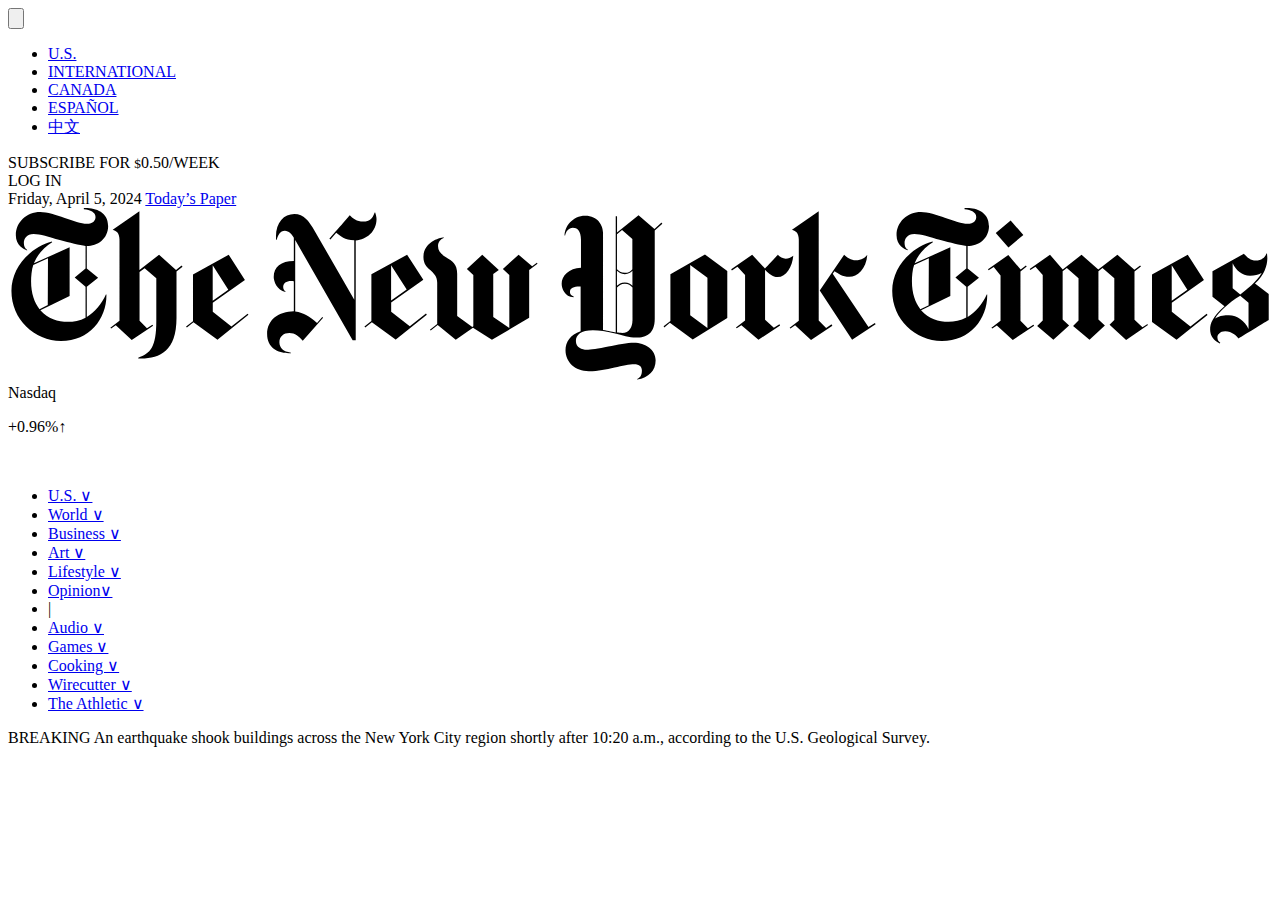
==== new-york-times/index.html @ c0cca9a6 "Breaking news" ====
<!DOCTYPE html>
<html lang="en">
  <head>
    <meta charset="UTF-8" />
    <meta name="viewport" content="width=device-width, initial-scale=1.0" />
    <link
      id="googleidentityservice"
      type="text/css"
      media="all"
      rel="stylesheet"
      href="https://accounts.google.com/gsi/style"
    />
    <link rel="icon" type="image/png" href="/icon-head.png" />
    <link rel="stylesheet" href="/reset.css" />
    <link rel="stylesheet" href="/utilities.css" />
    <link rel="stylesheet" href="/style.css" />
    <title>
      The New York Times International - Breaking News, US News, World News,
      Videos
    </title>
  </head>  
  <!--------------------First Navbar----------------------------->
  <body>
    <section class="father-container">
      
      <section class="search-bar-header flex">
        <button class="search-logo" class="pointer">
          <svg aria-hidden="true" class="css-1fe7a5q" class="pointer" viewBox="0 0 16 16">
            <path
              fill="#333"
              d="M11.3,9.2C11.7,8.4,12,7.5,12,6.5C12,3.5,9.5,1,6.5,1S1,3.5,1,6.5S3.5,12,6.5,12c1,0,1.9-0.3,2.7-0.7l3.3,3.3c0.3,0.3,0.7,0.4,1.1,0.4s0.8-0.1,1.1-0.4c0.6-0.6,0.6-1.5,0-2.1L11.3,9.2zM6.5,10.3c-2.1,0-3.8-1.7-3.8-3.8c0-2.1,1.7-3.8,3.8-3.8c2.1,0,3.8,1.7,3.8,3.8C10.3,8.6,8.6,10.3,6.5,10.3z"
            ></path>
          </svg>
        </button>

        <ul class="five-links-center-header flex">
          <li><a class="U.S." href="#" target="_blank">U.S.</a></li>
          <li>
            <a class="INTERNATIONAL" href="#" target="_blank"> INTERNATIONAL</a>
          </li>
          <li><a class="CANADA" href="#" target="_blank">CANADA</a></li>
          <li><a class="ESPAÑOL" href="#" target="_blank">ESPAÑOL</a></li>
          <li><a class="中文" href="#" target="_blank">中文</a></li>
        </ul>

        <div class="two-buttons-header flex">
          <span class="subscribe-btn">SUBSCRIBE FOR&nbsp<small>$</small>0.50/WEEK</span><br />
          <span class="login-btn">LOG IN</span>
        </div>
      </section>
      <!-------------Second navbar------------------------------->

      <section class="container-center-navbar">
      <!-------left-two-rows--------->
      <section class="left-two-rows">
        <span class="date-left">Friday, April 5, 2024</span>
        <a class="Todays-paper-left" href="#">Today’s Paper</a>
      </section>

      <!--New York Times title------->
      <svg
        viewBox="0 0 184 25"
        fill="#000"
        aria-hidden="true"
        class="NYTimes-title"
      >
        <path
          d="M14.57,2.57C14.57,.55,12.65-.06,11.04,.01V.19c.96,.07,1.7,.46,1.7,1.11,0,.45-.32,1.01-1.28,1.01-.76,0-2.02-.45-3.2-.84-1.3-.45-2.54-.87-3.57-.87-2.02,0-3.55,1.5-3.55,3.36,0,1.5,1.16,2.02,1.63,2.21l.03-.07c-.3-.2-.49-.42-.49-1.06,0-.54,.39-1.26,1.43-1.26,.94,0,2.17,.42,3.8,.88,1.4,.39,2.91,.76,3.75,.87v3.28l-1.58,1.3,1.58,1.36v4.49c-.81,.46-1.75,.61-2.56,.61-1.5,0-2.88-.42-4.02-1.68l4.26-2.07V5.73l-5.2,2.32c.54-1.38,1.55-2.41,2.66-3.08l-.03-.08C3.31,5.73,.5,8.56,.5,12.06c0,4.19,3.35,7.3,7.22,7.3,4.19,0,6.65-3.28,6.61-6.75h-.08c-.61,1.33-1.63,2.59-2.78,3.25v-4.38l1.65-1.33-1.65-1.33v-3.28c1.53,0,3.11-1.01,3.11-2.96M5.8,14.13l-1.21,.61c-.74-.96-1.23-2.32-1.23-4.07,0-.72,.08-1.7,.32-2.39l2.14-.96-.03,6.8h0Zm19.47-5.76l-.81,.64-2.47-2.2-2.86,2.21V.48l-3.89,2.69c.45,.15,.99,.39,.99,1.43v11.81l-1.33,1.01,.12,.12,.67-.46,2.32,2.12,3.11-2.07-.1-.15-.79,.52-1.08-1.08v-7.12l.74-.54,1.7,1.48v6.19c0,3.92-.87,4.73-2.63,5.37v.1c2.93,.12,5.57-.87,5.57-5.89v-6.75l.88-.72-.12-.15h0Zm5.22,10.8l4.51-3.62-.12-.17-2.36,1.87-2.71-2.14v-1.33l4.68-3.3-2.36-3.67-5.2,2.86v6.8l-1.01,.79,.12,.15,.96-.76,3.5,2.54h-.01Zm-.69-5.67v-5.15l2.27,3.55-2.27,1.6ZM53.65,1.61c0-.32-.08-.59-.2-.96h-.07c-.32,.87-.67,1.33-1.68,1.33-.88,0-1.58-.54-1.95-.94,0,.03-2.96,3.42-2.96,3.42l.15,.12,.84-.96c.64,.49,1.21,1.06,2.63,1.08V13.34l-6.06-10.5c-.47-.79-1.28-1.97-2.66-1.97-1.63,0-2.86,1.4-2.66,3.77h.1c.12-.59,.47-1.33,1.18-1.33,.57,0,1.03,.54,1.3,1.03v3.38c-1.87,0-2.93,.87-2.93,2.34,0,.61,.45,1.94,1.72,2.17v-.07c-.17-.17-.34-.32-.34-.67,0-.57,.42-.88,1.18-.88,.12,0,.3,.03,.37,.05v4.38c-2.2,.03-3.89,1.23-3.89,3.31s1.7,2.88,3.47,2.78v-.07c-1.11-.12-1.68-.69-1.68-1.5,0-.88,.64-1.36,1.45-1.36s1.43,.52,1.95,1.11l2.96-3.33-.12-.12-.76,.87c-1.14-1.01-1.87-1.48-3.18-1.68V4.67l8.36,14.57h.45V4.72c1.6-.1,3.03-1.3,3.03-3.11m2.81,17.54l4.51-3.62-.12-.17-2.36,1.87-2.71-2.14v-1.33l4.68-3.3-2.36-3.67-5.2,2.86v6.8l-1.01,.79,.12,.15,.96-.76,3.5,2.54h0Zm-.69-5.67v-5.15l2.27,3.55-2.27,1.6Zm21.22-5.52l-.69,.52-1.97-1.68-2.29,2.07,.94,.88v7.72l-2.34-1.6v-6.26l.81-.57-2.41-2.24-2.24,2.07,.94,.88v7.46l-.15,.1-2.2-1.6v-6.13c0-1.43-.72-1.85-1.63-2.41-.76-.47-1.16-.91-1.16-1.63,0-.79,.69-1.11,.91-1.23-.79-.03-2.98,.76-3.03,2.76-.03,1.03,.47,1.48,.99,1.97,.52,.49,1.01,.96,1.01,1.83v6.01l-1.06,.84,.12,.12,1.01-.79,2.63,2.14,2.51-1.75,2.76,1.75,5.42-3.2v-6.95l1.21-.94-.1-.15h0Zm18.15-5.84l-1.03,.94-2.32-2.02-3.13,2.51V1.19h-.19V18.12c-.34-.05-1.06-.25-1.85-.37V3.58c0-1.03-.74-2.47-2.59-2.47s-3.01,1.56-3.01,2.91h.08c.1-.61,.52-1.16,1.13-1.16s1.18,.39,1.18,1.78v4.04c-1.75,.07-2.81,1.16-2.81,2.34,0,.67,.42,1.92,1.75,1.97v-.1c-.45-.19-.54-.42-.54-.67,0-.59,.57-.79,1.36-.79h.19v6.51c-1.5,.52-2.2,1.53-2.2,2.78,0,1.72,1.38,3.05,3.4,3.05,1.43,0,2.44-.25,3.75-.54,1.06-.22,2.21-.47,2.83-.47,.79,0,1.14,.35,1.14,.91,0,.72-.27,1.08-.69,1.21v.1c1.7-.32,2.69-1.3,2.69-2.83s-1.5-2.54-3.18-2.54c-.87,0-2.44,.27-3.72,.57-1.43,.32-2.66,.47-3.11,.47-.72,0-1.6-.32-1.6-1.28,0-.87,.72-1.56,2.49-1.56,.96,0,1.9,.15,3.08,.42,1.26,.27,2.12,.64,3.2,.64,1.5,0,2.71-.54,2.71-2.74V3.29l1.11-1.01-.12-.15h0Zm-4.24,6.78c-.27,.3-.59,.54-1.11,.54-.57,0-.87-.3-1.14-.54V3.81l.74-.59,1.5,1.28v4.41h0Zm0,2.41c-.25-.25-.57-.47-1.11-.47s-.91,.27-1.14,.47v-2.17c.22,.19,.59,.49,1.14,.49s.87-.25,1.11-.49v2.17Zm0,5.1c0,.84-.42,1.78-1.5,1.78-.17,0-.57-.03-.74-.05v-6.58c.25-.22,.57-.52,1.14-.52,.52,0,.81,.25,1.11,.52v4.86h0Zm8.78,2.74l5.03-3.13v-6.85l-3.25-2.39-5.03,2.88v6.78l-.99,.79,.1,.15,.81-.67,3.33,2.44h0Zm-.37-3.55v-7.3l2.51,1.87v7.3l-2.51-1.87Zm15.01-8.65c-.39,.27-.74,.42-1.11,.42-.39,0-.88-.25-1.14-.57,0,.03-1.87,2.02-1.87,2.02l-1.87-2.02-3.05,2.12,.1,.17,.81-.54,1.11,1.21v6.63l-1.33,1.01,.12,.12,.67-.46,2.49,2.12,3.15-2.09-.1-.15-.81,.49-1.28-1.16v-7.28c.52,.57,1.11,1.06,1.82,1.06,1.28,0,2.14-1.53,2.29-3.11m11.88,9.81l-.94,.59-5.2-7.76,.27-.37c.57,.34,1.08,.81,2.17,.81s2.47-1.14,2.59-3.23c-.27,.37-.81,.81-1.7,.81-.64,0-1.28-.42-1.67-.81l-3.55,5.22,4.71,7.17,3.42-2.27-.1-.17h0Zm-6.31,.19l-.79,.52-1.08-1.08V.48l-3.89,2.69c.45,.15,.99,.39,.99,1.43v11.81l-1.33,1.01,.12,.12,.67-.46,2.32,2.12,3.11-2.07-.1-.15h0Zm22.89-14.39c0-2.02-1.92-2.63-3.53-2.56V.19c.96,.07,1.7,.46,1.7,1.11,0,.45-.32,1.01-1.28,1.01-.76,0-2.02-.45-3.2-.84-1.3-.45-2.54-.87-3.57-.87-2.02,0-3.55,1.5-3.55,3.35,0,1.5,1.16,2.02,1.63,2.21l.03-.07c-.3-.2-.49-.42-.49-1.06,0-.54,.39-1.26,1.43-1.26,.94,0,2.17,.42,3.8,.88,1.4,.39,2.91,.76,3.75,.87v3.28l-1.58,1.3,1.58,1.36v4.49c-.81,.46-1.75,.61-2.56,.61-1.5,0-2.89-.42-4.02-1.68l4.26-2.07V5.73l-5.2,2.32c.54-1.38,1.55-2.41,2.66-3.08l-.03-.08c-3.08,.84-5.89,3.67-5.89,7.17,0,4.19,3.35,7.3,7.22,7.3,4.19,0,6.65-3.28,6.61-6.75h-.07c-.61,1.33-1.63,2.59-2.78,3.25v-4.38l1.65-1.33-1.65-1.33v-3.28c1.53,0,3.11-1.01,3.11-2.96m-8.78,11.56l-1.21,.61c-.74-.96-1.23-2.32-1.23-4.07,0-.72,.07-1.7,.32-2.39l2.14-.96-.03,6.8h0Zm11.93-12.31l-2.17,1.82,1.85,2.09,2.17-1.82-1.85-2.09Zm3.3,15.15l-.79,.52-1.08-1.08v-7.17l.91-.72-.12-.15-.76,.59-1.8-2.14-2.96,2.07,.1,.17,.74-.49,.99,1.23v6.61l-1.33,1.01,.12,.12,.67-.46,2.32,2.12,3.11-2.07-.1-.15h0Zm16.63-.1l-.74,.49-1.16-1.11v-7.03l.94-.72-.12-.15-.84,.64-2.47-2.2-2.78,2.17-2.44-2.17-2.74,2.14-1.85-2.14-2.96,2.07,.1,.17,.74-.49,1.06,1.21v6.61l-.81,.81,2.36,2,2.29-2.07-.94-.88v-7.04l.61-.45,1.7,1.48v6.16l-.79,.81,2.39,2,2.24-2.07-.94-.88v-7.04l.59-.47,1.72,1.5v6.06l-.69,.72,2.41,2.2,3.18-2.17-.1-.15h.02Zm8.6-1.5l-2.36,1.87-2.71-2.14v-1.33l4.68-3.3-2.36-3.67-5.2,2.86v6.93l3.57,2.59,4.51-3.62-.12-.17h0Zm-5.08-1.88v-5.15l2.27,3.55-2.27,1.6Zm14.12-.97l-2-1.53c1.33-1.16,1.8-2.63,1.8-3.69,0-.15-.03-.42-.05-.67h-.08c-.19,.54-.72,1.01-1.53,1.01s-1.26-.45-1.75-.99l-4.58,2.54v3.72l1.75,1.38c-1.75,1.55-2.09,2.51-2.09,3.4s.52,1.67,1.41,2.02l.07-.12c-.22-.19-.42-.32-.42-.79,0-.34,.35-.88,1.14-.88,1.01,0,1.63,.69,1.95,1.06,0-.03,4.38-2.69,4.38-2.69v-3.77h0Zm-1.03-3.05c-.69,1.23-2.21,2.44-3.11,3.13l-1.11-.94v-3.62c.45,.99,1.36,1.82,2.54,1.82,.69,0,1.14-.12,1.67-.39m-1.9,8.13c-.52-1.16-1.63-2-2.86-2-.3,0-1.21-.03-2,.46,.47-.79,1.87-2.21,3.65-3.28l1.21,1.01v3.8Z"
        ></path>
      </svg>

      <div class="right"> 
      <span>Nasdaq</span>
      <p>+0.96%&#8593;</p>
      </div><br>
    </section>

    <!---------------------Third Navbar ---------------------->
    <ul class="Third-Navbar">
      <li> <a class="U.S.nav" href="#" target="_blank">U.S.&nbsp&#8744</a></li>
      <li><a class="World" href="#" target="_blank">World&nbsp&#8744</a></li>
      <li><a class="Business" href="#" target="_blank">Business&nbsp&#8744</a></li>
      <li><a class="Art" href="#" target="_blank">Art&nbsp&#8744</a></li>
      <li><a class="Lifestyle" href="#" target="_blank">Lifestyle&nbsp&#8744</a></li>
      <li><a class="Opinion" href="#" target="_blank">Opinion&#8744</a></li>
      <li>|</li>
      <li><a class="Audio" href="#" target="_blank">Audio&nbsp&#8744</a></li>
      <li><a class="Games" href="#" target="_blank">Games&nbsp&#8744</a></li>
      <li><a class="Cooking" href="#" target="_blank">Cooking&nbsp&#8744</a></li>
      <li><a class="Wirecutter" href="#" target="_blank">Wirecutter&nbsp&#8744</a></li>
      <li><a class="The Athletic" href="#" target="_blank">The Athletic&nbsp&#8744</a></li>
    </ul>
  </header>

  </body>
  <div class="BREAKING-div">
  <p class="BREAKING-P"><span class="BREAKING">BREAKING</span><Span class="italic"> An earthquake shook buildings across the New York City region shortly after 10:20 a.m., according to the U.S. Geological Survey.</Span></p>
  </div>





</html>
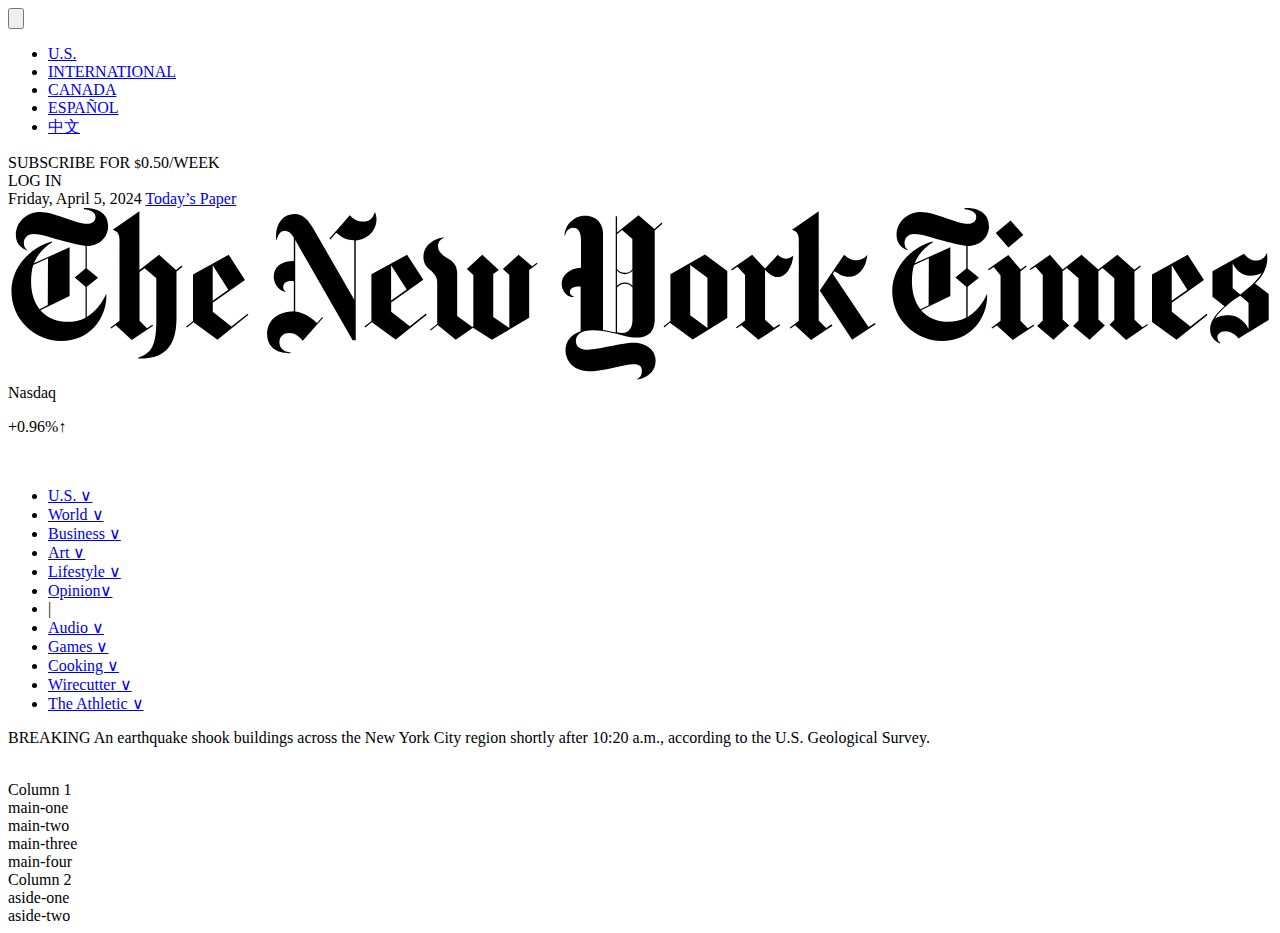
==== commit 0561c4bb: "add flex box" ====
--- a/new-york-times/index.html
+++ b/new-york-times/index.html
@@ -95,7 +95,57 @@
   </body>
   <div class="BREAKING-div">
   <p class="BREAKING-P"><span class="BREAKING">BREAKING</span><Span class="italic"> An earthquake shook buildings across the New York City region shortly after 10:20 a.m., according to the U.S. Geological Survey.</Span></p>
-  </div>
+  </div><br>
+
+<!--------------------------------Grid---main----Aside------------------------->
+<div class="main-container">
+  <div class="grid-container">
+    <div class="row">
+        <div class="col1">Column 1
+          <main>
+             <div class="main-one">main-one</div>
+             <div class="main-two">main-two</div>
+             <div class="main-three">main-three</div>
+             <div class="main-four">main-four</div>
+         </main>
+       </div>
+
+        <div class="col2">Column 2
+           <aside>
+              <div class="aside-one">aside-one</div>
+              <div class="aside-two">aside-two</div>
+          </aside>
+        </div>
+   </div>
+</div>
+
+  
+  
+</div>
+
+
+
+
+<!-----
+<div class="grid-container">
+    <div class="row">
+        <div class="col">Column 1</div>
+        <div class="col">Column 2</div>
+        <div class="col">Column 3</div>
+        <div class="col">Column 4</div>
+        <div class="col">Column 5</div>
+        <div class="col">Column 6</div>
+        <div class="col">Column 7</div>
+        <div class="col">Column 8</div>
+        <div class="col">Column 9</div>
+        <div class="col">Column 10</div>
+        <div class="col">Column 11</div>
+        <div class="col">Column 12</div>
+        <div class="col">Column 13</div>
+        <div class="col">Column 14</div>
+      
+    </div>--->
+    <!-- Add more rows as needed -->
 
 
 
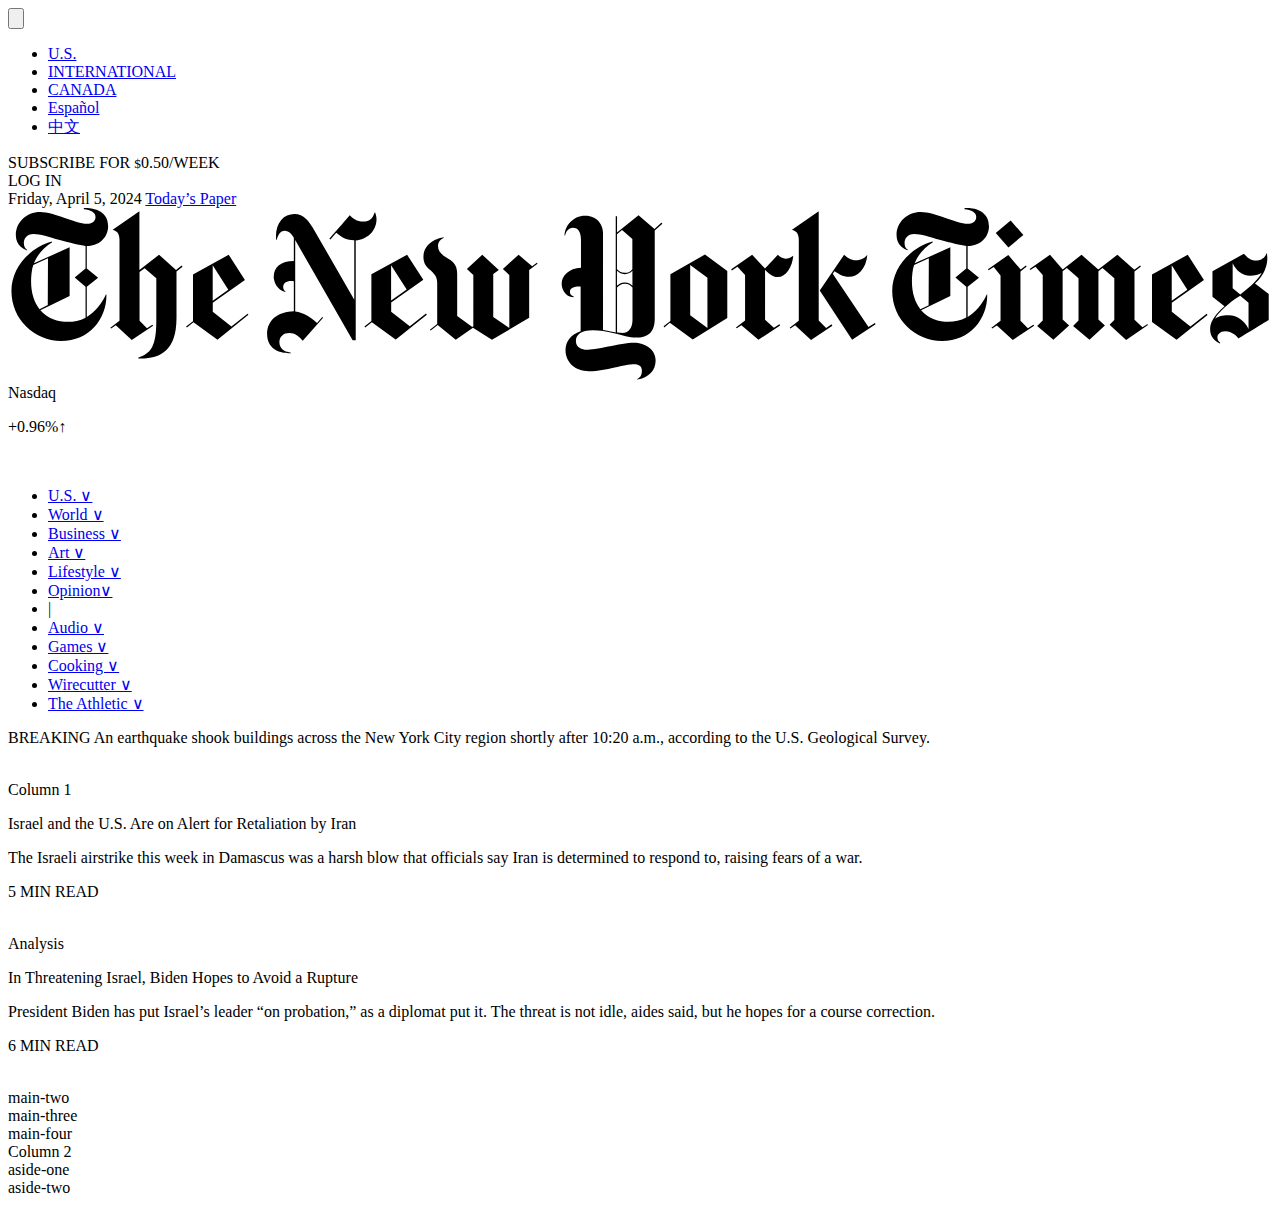
==== commit 62045580: "main 1 partiail" ====
--- a/new-york-times/index.html
+++ b/new-york-times/index.html
@@ -39,15 +39,15 @@
             <a class="INTERNATIONAL" href="#" target="_blank"> INTERNATIONAL</a>
           </li>
           <li><a class="CANADA" href="#" target="_blank">CANADA</a></li>
-          <li><a class="ESPAÑOL" href="#" target="_blank">ESPAÑOL</a></li>
+          <li><a class="Español" href="#" target="_blank">Español</a></li>
           <li><a class="中文" href="#" target="_blank">中文</a></li>
         </ul>
-
         <div class="two-buttons-header flex">
           <span class="subscribe-btn">SUBSCRIBE FOR&nbsp<small>$</small>0.50/WEEK</span><br />
           <span class="login-btn">LOG IN</span>
         </div>
       </section>
+      
       <!-------------Second navbar------------------------------->
 
       <section class="container-center-navbar">
@@ -103,7 +103,27 @@
     <div class="row">
         <div class="col1">Column 1
           <main>
-             <div class="main-one">main-one</div>
+             <div class="main-one">
+
+              <section class="one-upper-left-father">
+                <p class="title-p-main">Israel and the U.S. Are on Alert for Retaliation by Iran</p>
+                <p class="content-p-main">The Israeli airstrike this week in Damascus was a harsh blow that officials say Iran is determined to respond to, raising fears of a war.</p>
+                <p class="small-p-main">5 MIN READ</p>
+              </section>
+
+
+              <section class="second-upper-left">
+                <div class="Analysis"><br>Analysis</div>
+              <p class="title-p-main">In Threatening Israel, Biden Hopes to Avoid a Rupture </p>
+                <p class="content-p-main">President Biden has put Israel’s leader “on probation,” as a diplomat put it. The threat is not idle, aides said, but he hopes for a course correction.</p>
+                <p class="small-p-main">6 MIN READ</p>
+              </section>
+              <img class="main-pic-one" src="">
+              <section class="four-bottom-left"></section>
+              <section class="five-bottom-right"></section>
+
+             </div>
+
              <div class="main-two">main-two</div>
              <div class="main-three">main-three</div>
              <div class="main-four">main-four</div>
@@ -119,8 +139,6 @@
    </div>
 </div>
 
-  
-  
 </div>
 
 
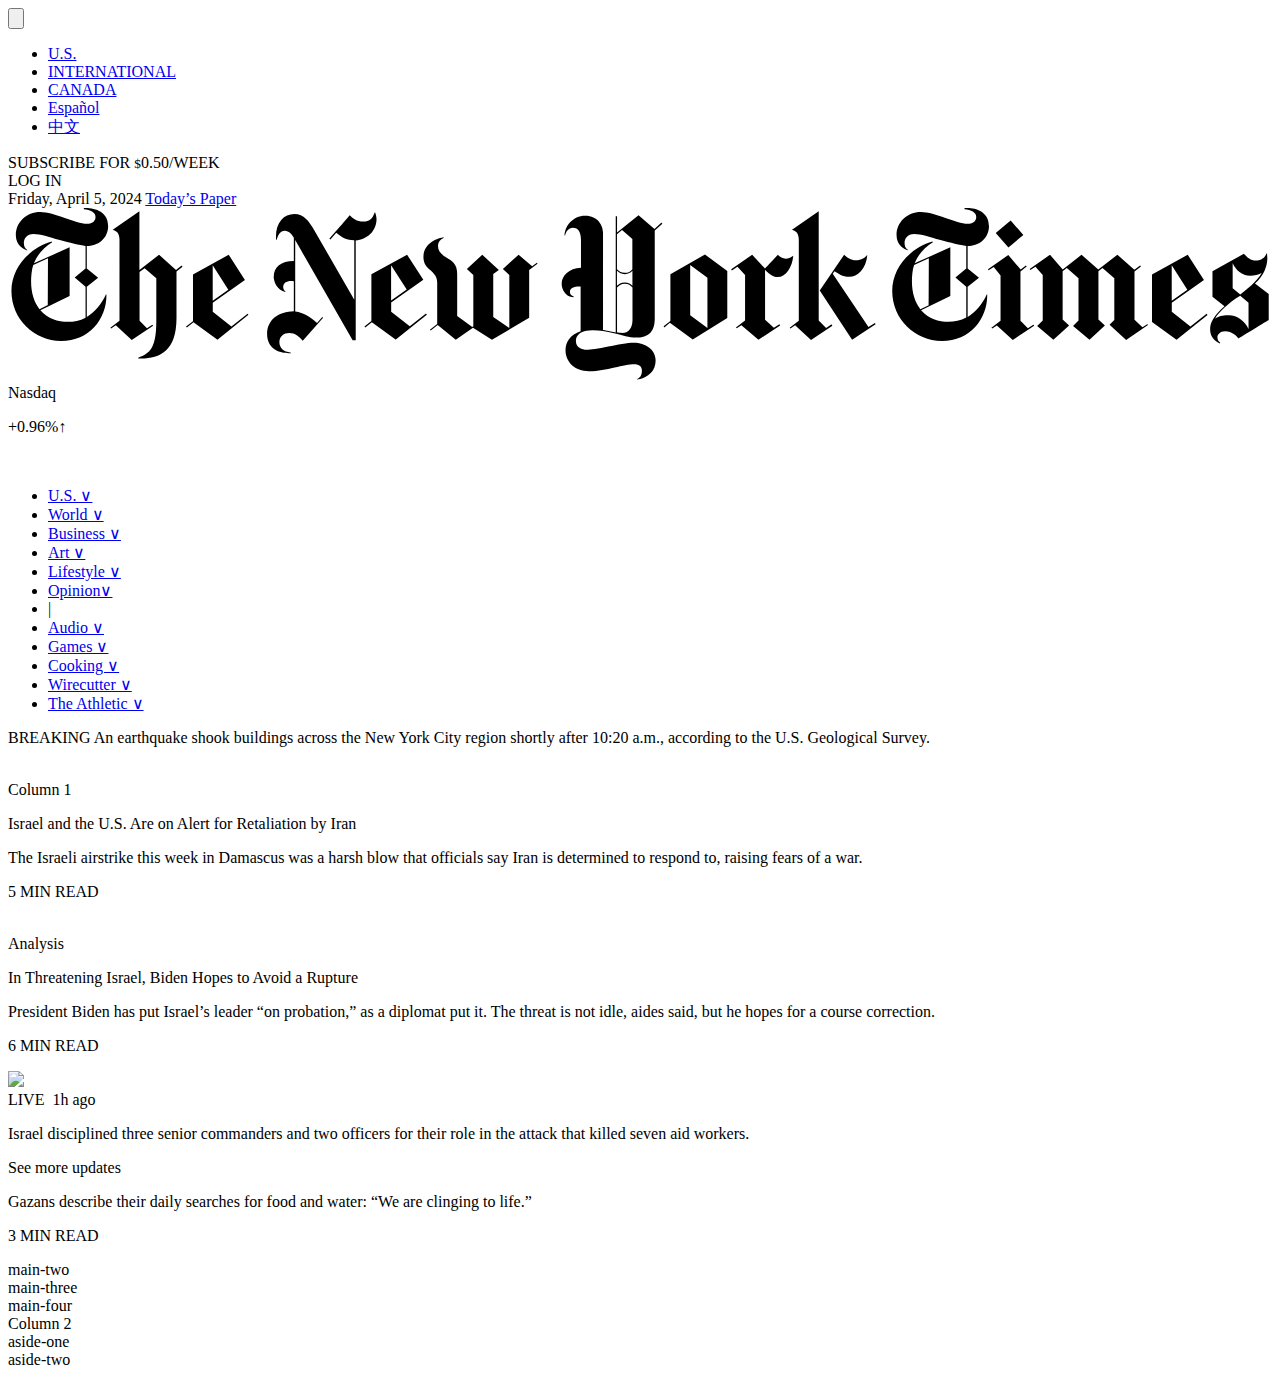
==== commit 52ce0d20: "finished first-main" ====
--- a/new-york-times/index.html
+++ b/new-york-times/index.html
@@ -104,7 +104,8 @@
         <div class="col1">Column 1
           <main>
              <div class="main-one">
-
+              <div class="order-up">
+                <div class="oneeee">
               <section class="one-upper-left-father">
                 <p class="title-p-main">Israel and the U.S. Are on Alert for Retaliation by Iran</p>
                 <p class="content-p-main">The Israeli airstrike this week in Damascus was a harsh blow that officials say Iran is determined to respond to, raising fears of a war.</p>
@@ -117,15 +118,35 @@
               <p class="title-p-main">In Threatening Israel, Biden Hopes to Avoid a Rupture </p>
                 <p class="content-p-main">President Biden has put Israel’s leader “on probation,” as a diplomat put it. The threat is not idle, aides said, but he hopes for a course correction.</p>
                 <p class="small-p-main">6 MIN READ</p>
+              </section></div>
+
+
+              <img class="main-pic-one" src="/img/main1.webp">
+            </div>
+
+              <div class="order-bottom">
+
+              <section class="four-bottom-left">
+                <span class="live">LIVE</span>&nbsp
+                <span data-time="rel" class="one-hr-ago">1h ago</span>
+                <p class="title-p-main-two">Israel disciplined three senior commanders and two officers for their role in the attack that killed seven aid workers.</p>
+                <p class="content-p-main-two">See more updates</p>
               </section>
-              <img class="main-pic-one" src="">
-              <section class="four-bottom-left"></section>
-              <section class="five-bottom-right"></section>
+
+
+
+              <section class="five-bottom-right">
+                <p class="title-p-main-three">Gazans describe their daily searches for food and water: “We are clinging to life.”</p>
+                <p class="small-p-main">3 MIN READ</p>
+              </section></div>
 
              </div>
+             <!-------------------------------->
 
              <div class="main-two">main-two</div>
+             <!--------------------------------->
              <div class="main-three">main-three</div>
+             <!---------------------------------->
              <div class="main-four">main-four</div>
          </main>
        </div>
@@ -169,4 +190,4 @@
 
 
 
-</html>
+</html>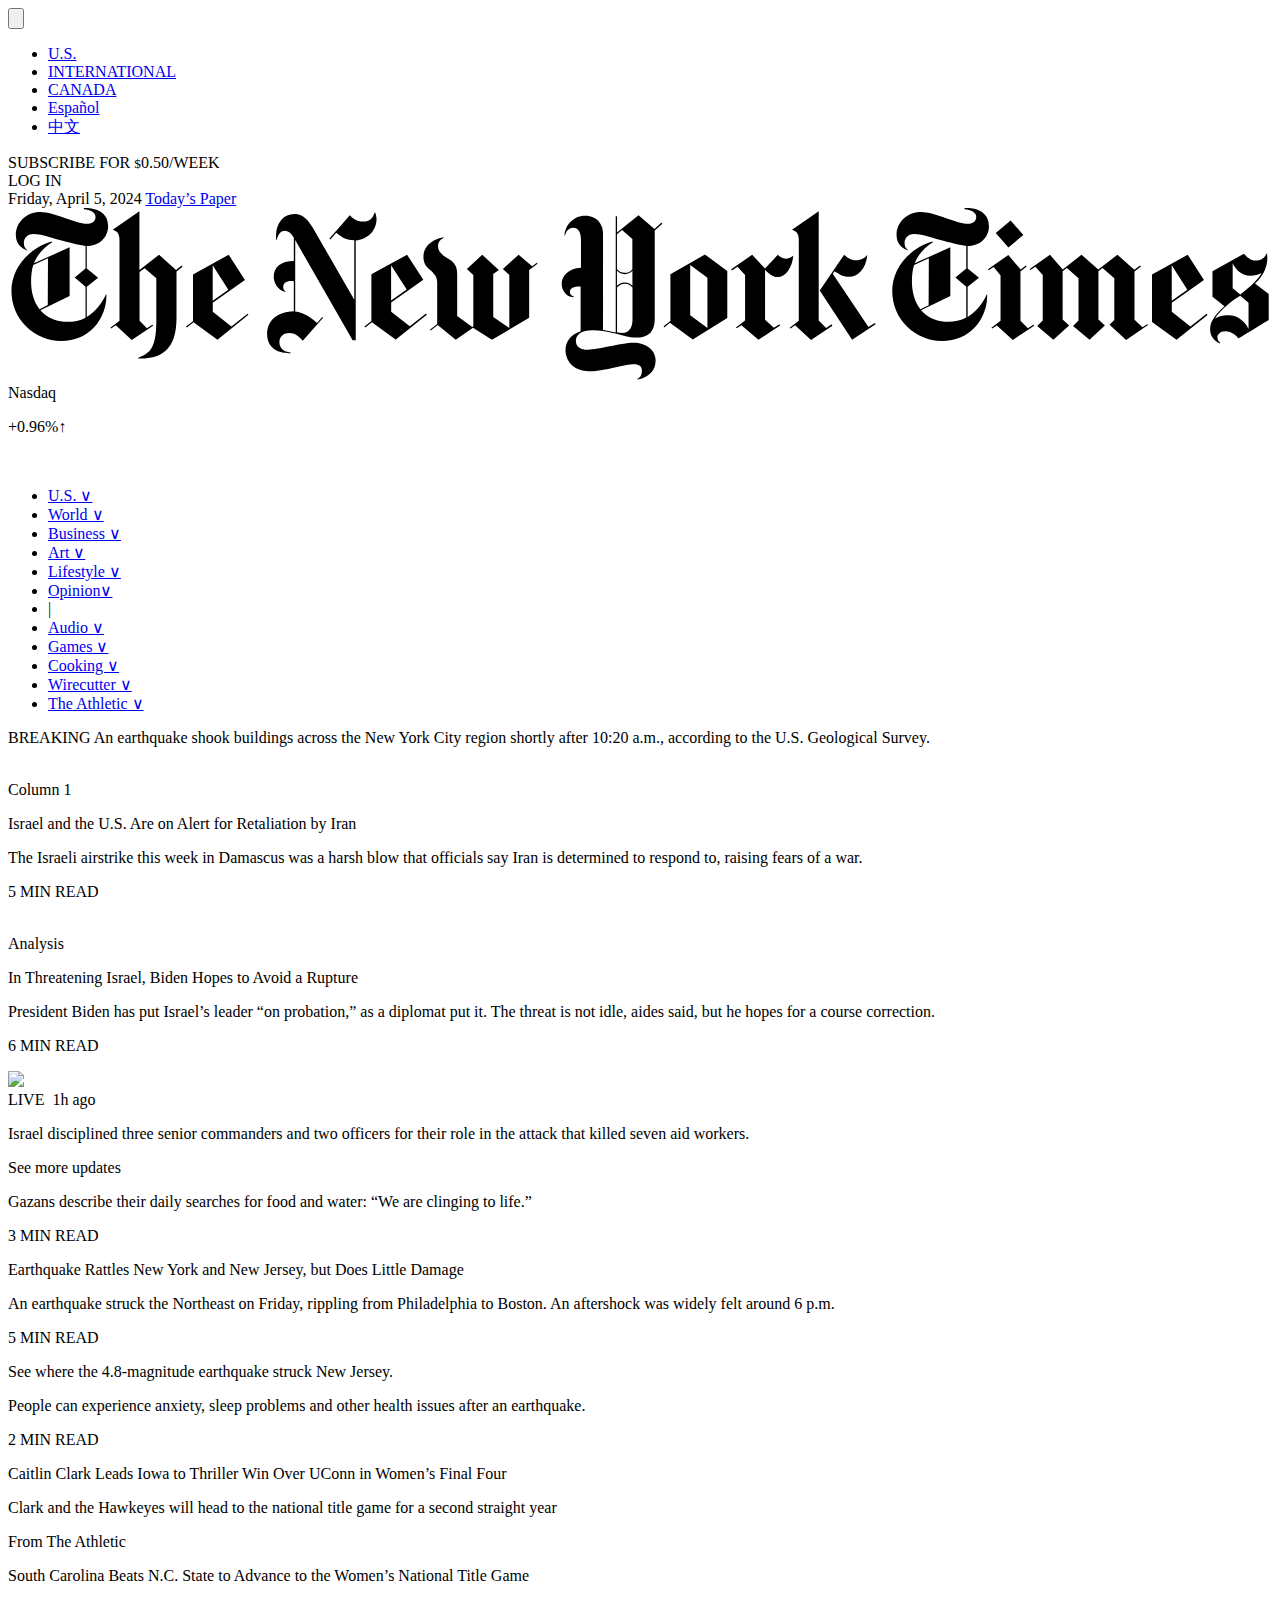
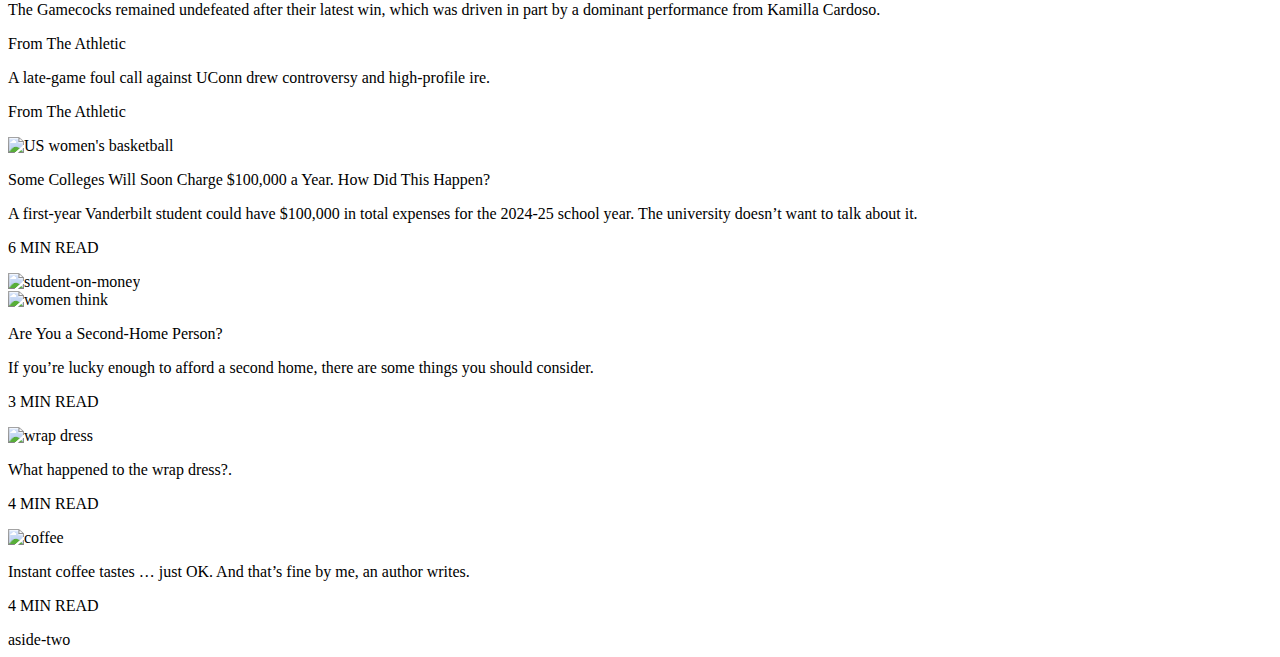
==== commit 5438837b: "starting aside" ====
--- a/new-york-times/index.html
+++ b/new-york-times/index.html
@@ -143,17 +143,132 @@
              </div>
              <!-------------------------------->
 
-             <div class="main-two">main-two</div>
-             <!--------------------------------->
-             <div class="main-three">main-three</div>
-             <!---------------------------------->
-             <div class="main-four">main-four</div>
+             <div class="main-two">
+
+              <div class="second-upper-left-father">
+                <section class="left-upper">
+                   <p class="title-p-main">Earthquake Rattles New York and New Jersey, but Does Little Damage </p>
+                <p class="content-p-main">An earthquake struck the Northeast on Friday, rippling from Philadelphia to Boston. An aftershock was widely felt around 6 p.m.</p>
+                <p class="small-p-main">5 MIN READ</p>
+                </section>
+
+
+                <section class="left-middle">
+                  <p>See where the 4.8-magnitude earthquake struck New Jersey.</p>
+                </section>
+                <section class="left-bottom">
+                  <p class="content-p-main-left-bottom">People can experience anxiety, sleep problems and other health issues after an earthquake.</p>
+                  <p class="small-p-main-">2 MIN READ</p>
+
+
+                </section>
+                <section class="white-space-main-two"></section>
+              </div class="div-video">
+              <!-- <video class="video-main" tabindex="0" preload="auto" crossorigin="anonymous" loop="" poster="https://static01.nyt.com/images/2024/04/05/autossell/middlesex-cover/middlesex-cover-threeByTwoMediumAt2X.jpg?quality=75&amp;auto=webp" playsinline="" src="https://vp.nyt.com/video/2024/04/05/117175_1_05vid-earthquake-Middlesex_wg_480p.mp4" data-seen="true" autoplay=""></video> -->
+              
+             </div>
+             <!----------------main-three----------------->
+
+             <div class="main-three">
+              <section class="order-main-three">
+              <nav>
+                <span></span>
+                <a></a>
+                <a></a>
+              </nav>
+
+                <section class="left-upper-main-three">
+                   <p class="title-p-main">Caitlin Clark Leads Iowa to Thriller Win Over UConn in Women’s Final Four</p>
+                <p class="content-p-main">Clark and the Hawkeyes will head to the national title game for a second straight year</p>
+                <p class="small-p-main">From The Athletic</p>
+                </section>
+
+                <section>
+                  <p class="left-middle-three">South Carolina Beats N.C. State to Advance to the Women’s National Title Game </p>
+                <p class="content-p-main">The Gamecocks remained undefeated after their latest win, which was driven in part by a dominant performance from Kamilla Cardoso.</p>
+                <p class="small-p-main">From The Athletic</p>
+                </section>
+
+                 <section class="left-bottom-three">
+                  <p class="p-main-three">A late-game foul call against UConn drew controversy and high-profile ire.</p>
+                  <p class="small-p-main-three">From The Athletic</p>
+                 </section>
+
+               </section>
+               <!-----------img -------------->
+               <div >
+                  <img  class="img-main-three" src="/img/main3.webp" alt="US women's basketball">
+
+                </div>
+
+             </div>
+                
+
+             <!--------------main-four-------------------->
+             <div class="main-four">
+ 
+               <section class="left-upper-main-four">
+                   <p class="title-p-main">Some Colleges Will Soon Charge $100,000 a Year. How Did This Happen? </p>
+                <p class="content-p-main">A first-year Vanderbilt student could have $100,000 in total expenses for the 2024-25 school year. The university doesn’t want to talk about it.</p>
+                <p class="small-p-main">6 MIN READ</p>
+                </section>
+                <div >
+                  <img  class="img-main-four" src="/img/main4.webp" alt="student-on-money">
+
+                </div>
+             </div>
          </main>
        </div>
-
-        <div class="col2">Column 2
+<!-------------------------------ASIDE---one------------------------------------->
+        <div class="col2">
            <aside>
-              <div class="aside-one">aside-one</div>
+              <div class="aside-one">
+                
+
+                 <div >
+                  <img  class="img-aside-one" src="/img/aside1.webp" alt="women think">
+                </div>
+
+                <!---->
+                <section class="left-upper-main-three">
+                   <p class="title-p-main">Are You a Second-Home Person?</p>
+                <p class="content-p-main">If you’re lucky enough to afford a second home, there are some things you should consider.</p>
+                <p class="small-p-main">3 MIN READ</p>
+                </section>
+                <!-----------------first---img----------------------->
+                <section class="two-images-Aside-one">
+
+                  <section class="first-image-Aside-one-from-two-images">
+
+                  <div >
+                    <img  class="img-aside-first" src="/img/aside2.webp" alt="wrap dress">
+                  </div> 
+                <!----->
+                <section class="left-bottom-Aside-one-from-two-images">
+                  <p class="p-main-three">What happened to the wrap dress?.</p>
+                  <p class="small-p-main-three">4 MIN READ</p>
+                 </section>
+
+                  </section>
+                  <!------------------second--img------------------->
+                  <section class="second-image-Aside-one-from-two-images">
+
+                     <section class="second-image-Aside-one">
+                    <div >
+                  <img  class="img-aside-second" src="/img/aside3.webp" alt="coffee">
+                </div>
+
+                <section class="left-bottom-three">
+                  <p class="p-main-three">Instant coffee tastes … just OK. And that’s fine by me, an author writes.</p>
+                  <p class="small-p-main-three">4 MIN READ</p>
+                 </section>
+
+                  </section>
+                  </section>
+                </section>
+                
+              </div>
+              <!-------------------------------ASIDE---two------------------------------------->
               <div class="aside-two">aside-two</div>
           </aside>
         </div>
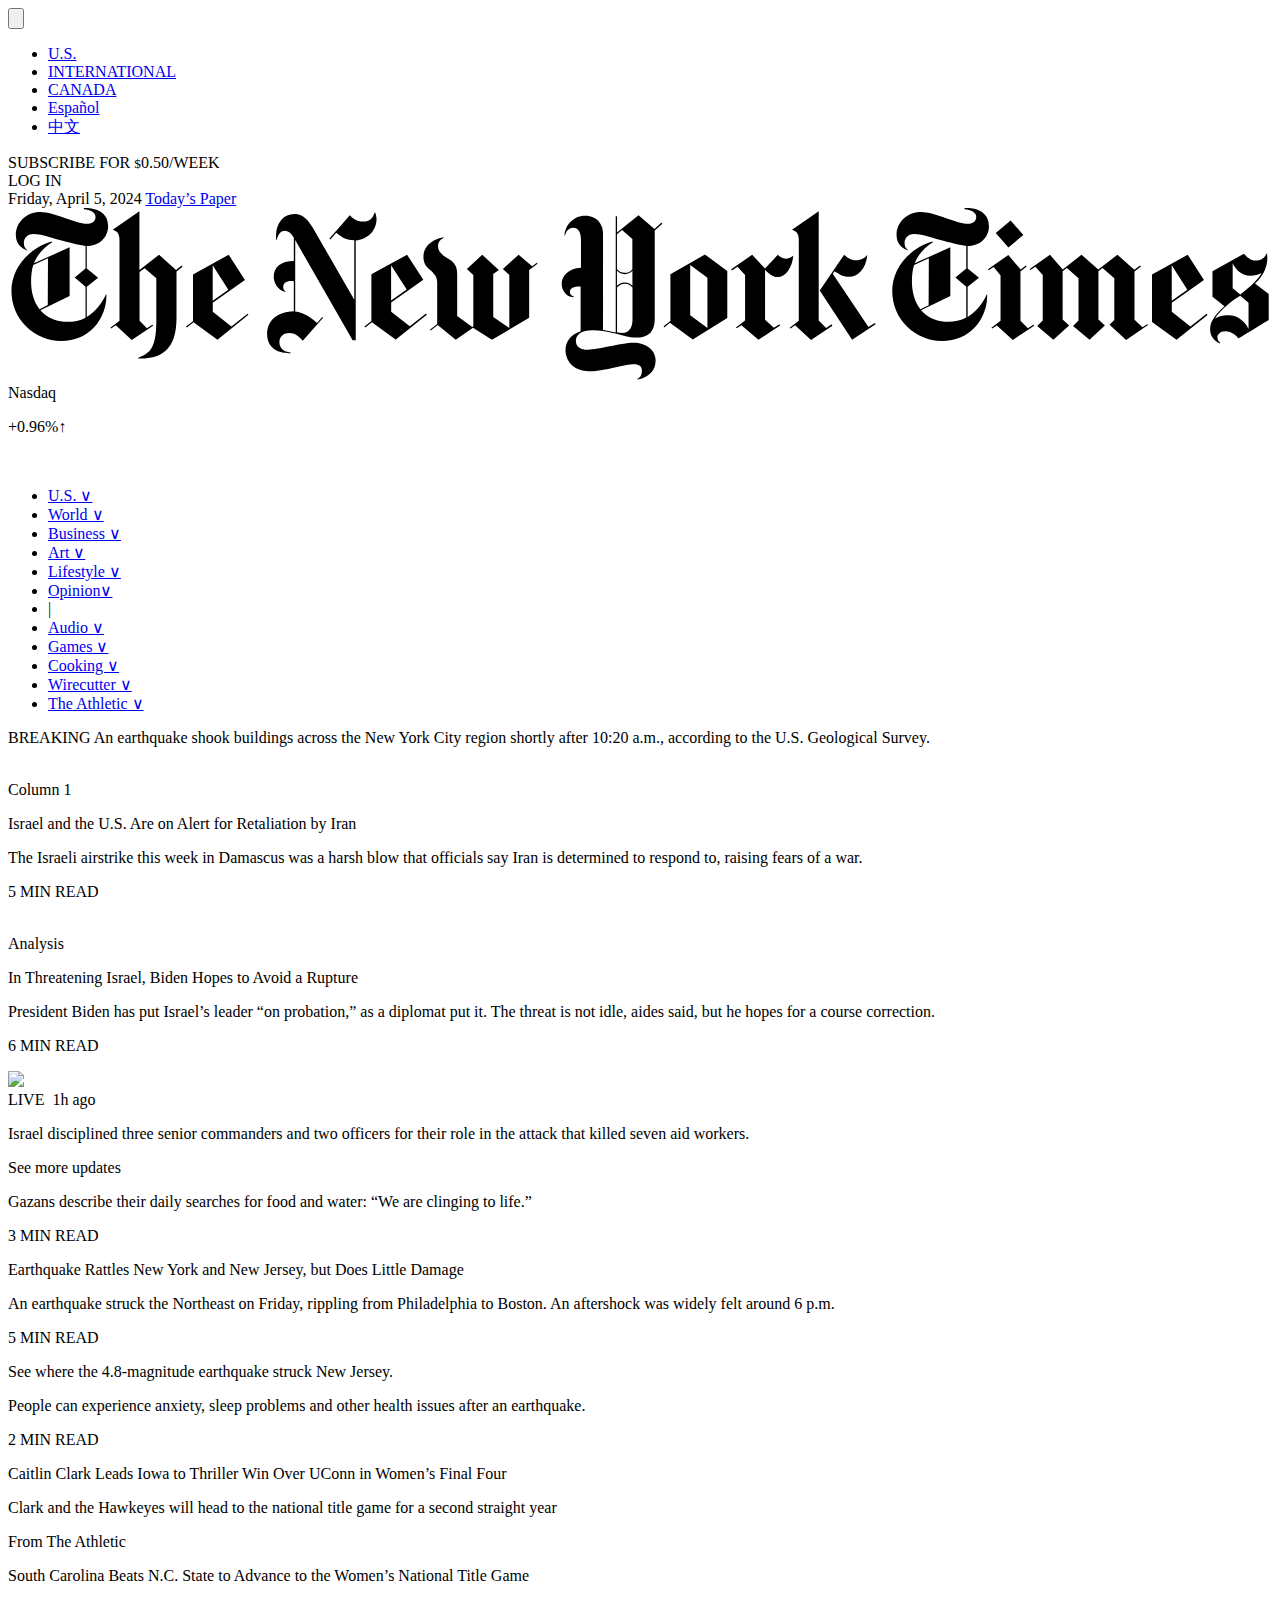
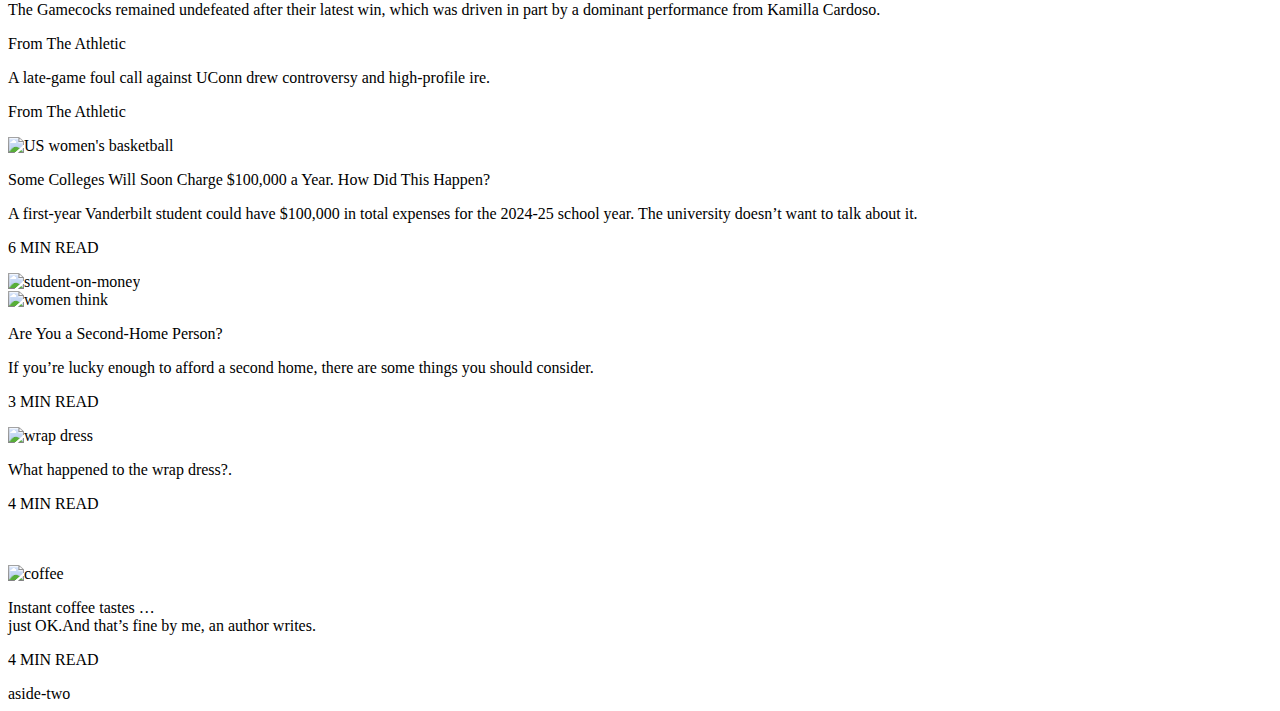
==== commit 6aade7c5: "asdie first finished" ====
--- a/new-york-times/index.html
+++ b/new-york-times/index.html
@@ -231,7 +231,7 @@
 
                 <!---->
                 <section class="left-upper-main-three">
-                   <p class="title-p-main">Are You a Second-Home Person?</p>
+                   <p class="title-p-main-aside-one">Are You a Second-Home Person?</p>
                 <p class="content-p-main">If you’re lucky enough to afford a second home, there are some things you should consider.</p>
                 <p class="small-p-main">3 MIN READ</p>
                 </section>
@@ -245,11 +245,11 @@
                   </div> 
                 <!----->
                 <section class="left-bottom-Aside-one-from-two-images">
-                  <p class="p-main-three">What happened to the wrap dress?.</p>
+                  <p class="p-main-aside-bottom">What happened to the wrap dress?.</p>
                   <p class="small-p-main-three">4 MIN READ</p>
-                 </section>
-
-                  </section>
+                 </section><br>
+
+                  </section><br>
                   <!------------------second--img------------------->
                   <section class="second-image-Aside-one-from-two-images">
 
@@ -258,8 +258,8 @@
                   <img  class="img-aside-second" src="/img/aside3.webp" alt="coffee">
                 </div>
 
-                <section class="left-bottom-three">
-                  <p class="p-main-three">Instant coffee tastes … just OK. And that’s fine by me, an author writes.</p>
+                <section class="left-bottom-Aside-two-from-two-images">
+                  <p class="p-main-aside-bottom-second">Instant coffee tastes …<br> just OK.And that’s fine by me, an author writes.</p>
                   <p class="small-p-main-three">4 MIN READ</p>
                  </section>
 
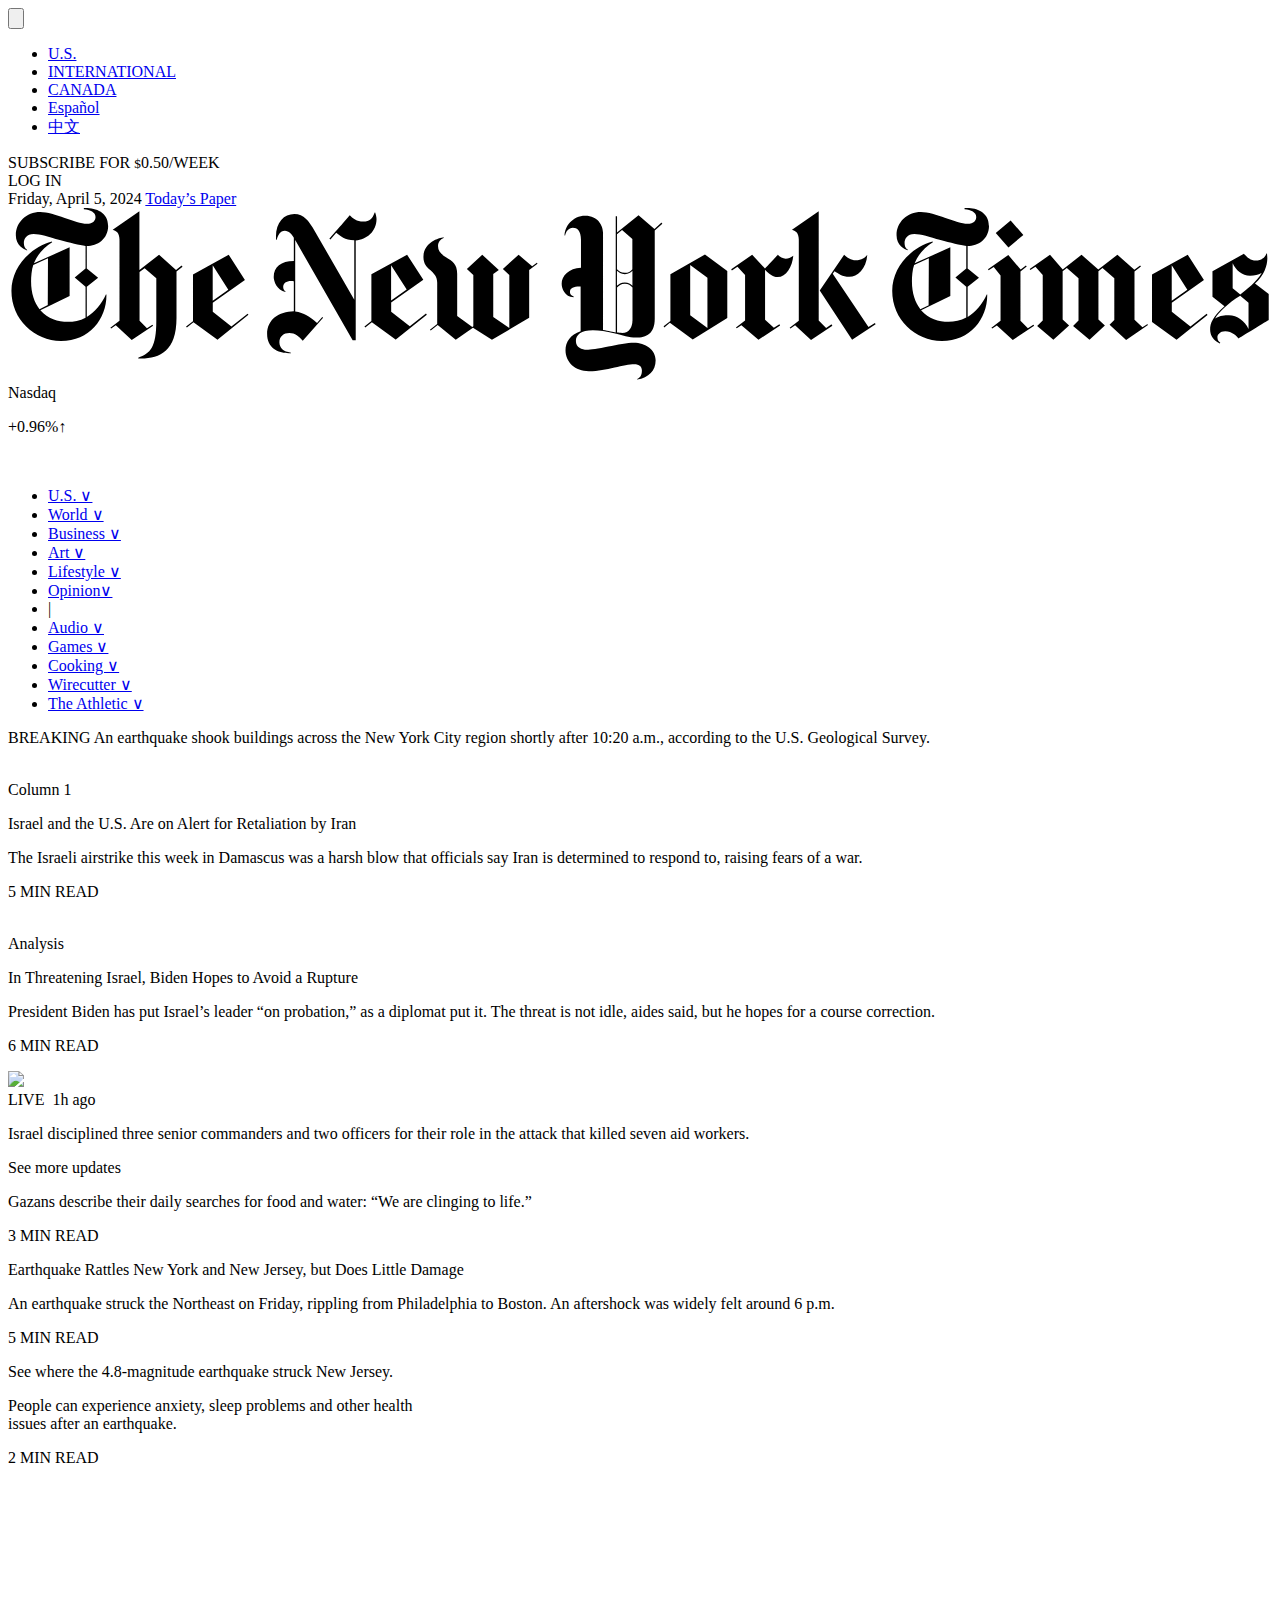
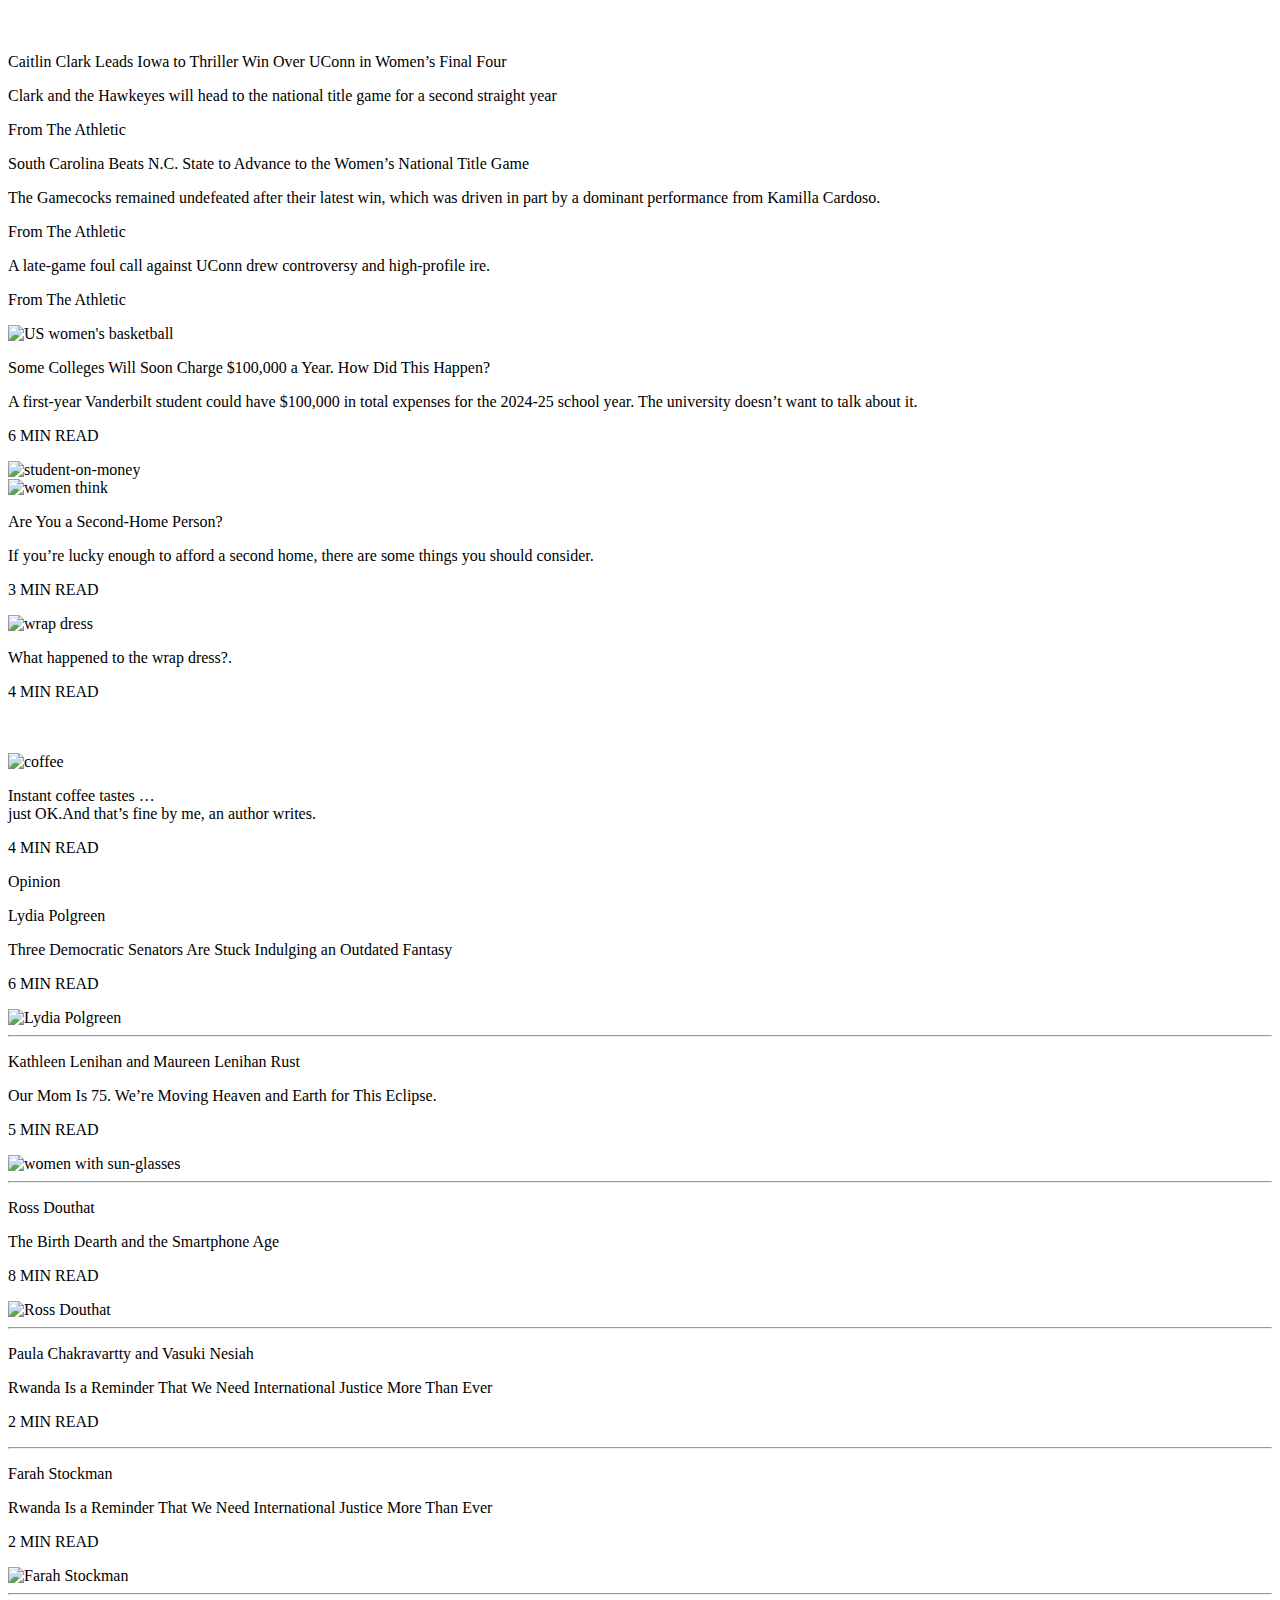
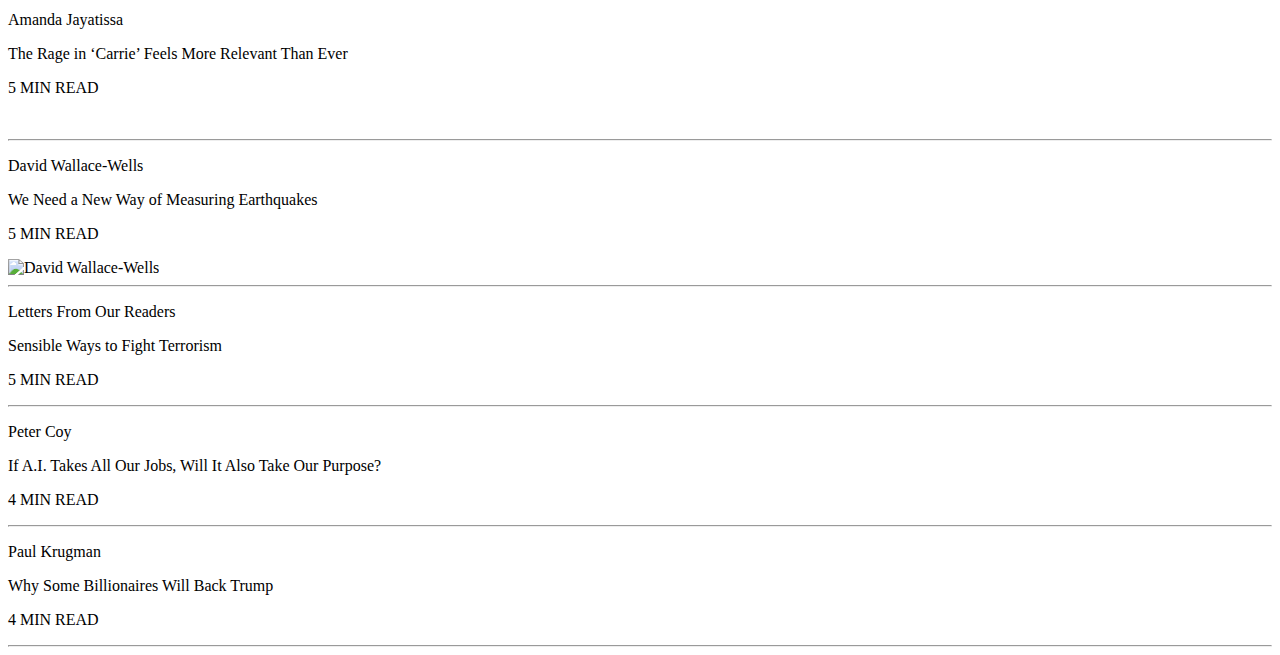
==== commit c8076beb: "aside" ====
--- a/new-york-times/index.html
+++ b/new-york-times/index.html
@@ -157,14 +157,14 @@
                   <p>See where the 4.8-magnitude earthquake struck New Jersey.</p>
                 </section>
                 <section class="left-bottom">
-                  <p class="content-p-main-left-bottom">People can experience anxiety, sleep problems and other health issues after an earthquake.</p>
+                  <p class="content-p-main-left-bottom">People can experience anxiety, sleep problems and other health<br> issues after an earthquake.</p>
                   <p class="small-p-main-">2 MIN READ</p>
 
 
                 </section>
                 <section class="white-space-main-two"></section>
               </div class="div-video">
-              <!-- <video class="video-main" tabindex="0" preload="auto" crossorigin="anonymous" loop="" poster="https://static01.nyt.com/images/2024/04/05/autossell/middlesex-cover/middlesex-cover-threeByTwoMediumAt2X.jpg?quality=75&amp;auto=webp" playsinline="" src="https://vp.nyt.com/video/2024/04/05/117175_1_05vid-earthquake-Middlesex_wg_480p.mp4" data-seen="true" autoplay=""></video> -->
+                <video class="video-main" tabindex="0" preload="auto" crossorigin="anonymous" loop="" poster="https://static01.nyt.com/images/2024/04/05/autossell/middlesex-cover/middlesex-cover-threeByTwoMediumAt2X.jpg?quality=75&amp;auto=webp" playsinline="" src="https://vp.nyt.com/video/2024/04/05/117175_1_05vid-earthquake-Middlesex_wg_480p.mp4" data-seen="true" autoplay=""></video> 
               
              </div>
              <!----------------main-three----------------->
@@ -269,7 +269,97 @@
                 
               </div>
               <!-------------------------------ASIDE---two------------------------------------->
-              <div class="aside-two">aside-two</div>
+
+              <div class="aside-two">
+                <div class="profile-pic-one">
+                <section   >
+                <span class="Opinion">Opinion</span>
+                <p class="all-in-one">Lydia Polgreen</p>
+                <p class="all-in-two">Three Democratic Senators Are Stuck Indulging an Outdated Fantasy</p>
+                <p class="all-in-three">6 MIN READ</p>
+                </section>
+                  
+                  <img class="first-profile-pic" alt="Lydia Polgreen" loading="lazy" src="https://static01.nyt.com/images/2022/08/18/opinion/lydia-polgreen-headshot/lydia-polgreen-headshot-thumbLarge-v2.png?format=pjpg&amp;quality=75&amp;auto=webp&amp;disable=upscale" height="40px" width="40px">
+                </div><hr>
+
+                <!----->
+                <section>
+                <p class="all-in-one">Kathleen Lenihan and Maureen Lenihan Rust</p>
+                <p class="all-in-two">Our Mom Is 75. We’re Moving Heaven and Earth for This Eclipse.</p>
+                <p class="all-in-three">5 MIN READ</p>
+                </section>
+                <div >
+                  <img  class="img-aside-two-first-first" src="/img/aside4.webp" alt="women with sun-glasses">
+                </div><hr>
+
+                <div>
+                <section>
+                <p class="all-in-one">Ross Douthat</p>
+                <p class="all-in-two">The Birth Dearth and the Smartphone Age</p>
+                <p class="all-in-three">8 MIN READ</p>
+                </section>
+                <img class="second-profile-pic" alt="Ross Douthat" loading="lazy" src="https://static01.nyt.com/images/2018/04/03/opinion/ross-douthat/ross-douthat-thumbLarge-v2.png?format=pjpg&amp;quality=75&amp;auto=webp&amp;disable=upscale" height="40px" width="40px">
+              </div><hr>
+
+                <section>
+                <p class="all-in-one">Paula Chakravartty and Vasuki Nesiah</p>
+                <p class="all-in-two">Rwanda Is a Reminder That We Need International Justice More Than Ever</p>
+                <p class="all-in-three">2 MIN READ</p>
+                </section><hr>
+
+                <div>
+                <section>
+                <p class="all-in-one">Farah Stockman</p>
+                <p class="all-in-two">Rwanda Is a Reminder That We Need International Justice More Than Ever</p>
+                <p class="all-in-three">2 MIN READ</p>
+                </section>
+                
+                  <img class="third-profile-pic" alt="Farah Stockman" loading="lazy" src="https://static01.nyt.com/images/2020/08/27/opinion/stockman-author/stockman-author-thumbLarge-v3.png?format=pjpg&amp;quality=75&amp;auto=webp&amp;disable=upscale" height="40px" width="40px">
+                </div><hr>
+
+
+
+
+                <div > 
+                  <section>
+                <p class="all-in-one">Amanda Jayatissa</p>
+                <p class="all-in-two">The Rage in ‘Carrie’ Feels More Relevant Than Ever</p>
+                <p class="all-in-three">5 MIN READ</p>
+                </section>              
+                <img class="img-aside-two-second-second" alt="" loading="lazy" src="https://static01.nyt.com/images/2024/04/07/autossell/NYTO-Carrie_still-V02/NYTO-Carrie_still-V02-square320.png?format=pjpg&amp;quality=75&amp;auto=webp&amp;disable=upscale"> 
+              </div><hr>
+
+                <div>
+                 <section>
+                <p class="all-in-one">David Wallace-Wells</p>
+                <p class="all-in-two">We Need a New Way of Measuring Earthquakes</p>
+                <p class="all-in-three">5 MIN READ</p>
+                </section>
+                <img class="four-profile-pic" alt="David Wallace-Wells" loading="lazy" src="https://static01.nyt.com/images/2022/05/16/reader-center/author-david-wallace-wells/author-david-wallace-wells-thumbLarge.png?format=pjpg&amp;quality=75&amp;auto=webp&amp;disable=upscale" height="40px" width="40px">
+                </div><hr>
+
+                 <section>
+                <p class="all-in-one" >Letters From Our Readers</p>
+                <p class="all-in-two">Sensible Ways to Fight Terrorism</p>
+                <p class="all-in-three">5 MIN READ</p>
+                </section><hr>
+
+                <div class="last-flex">
+                  <section>
+                    <p>Peter Coy</p>
+                    <p>If A.I. Takes All Our Jobs, Will It Also Take Our Purpose?</p>
+                    <p>4 MIN READ</p>
+                  </section><hr>
+
+                  <section>
+               <p>Paul Krugman</p>
+               <p>Why Some Billionaires Will Back Trump</p>
+               <p>4 MIN READ</p>
+               </section>
+                </div><hr>
+
+<!------------------------------------------------------------------------>
+              </div>
           </aside>
         </div>
    </div>
@@ -277,32 +367,4 @@
 
 </div>
 
-
-
-
-<!-----
-<div class="grid-container">
-    <div class="row">
-        <div class="col">Column 1</div>
-        <div class="col">Column 2</div>
-        <div class="col">Column 3</div>
-        <div class="col">Column 4</div>
-        <div class="col">Column 5</div>
-        <div class="col">Column 6</div>
-        <div class="col">Column 7</div>
-        <div class="col">Column 8</div>
-        <div class="col">Column 9</div>
-        <div class="col">Column 10</div>
-        <div class="col">Column 11</div>
-        <div class="col">Column 12</div>
-        <div class="col">Column 13</div>
-        <div class="col">Column 14</div>
-      
-    </div>--->
-    <!-- Add more rows as needed -->
-
-
-
-
-
 </html>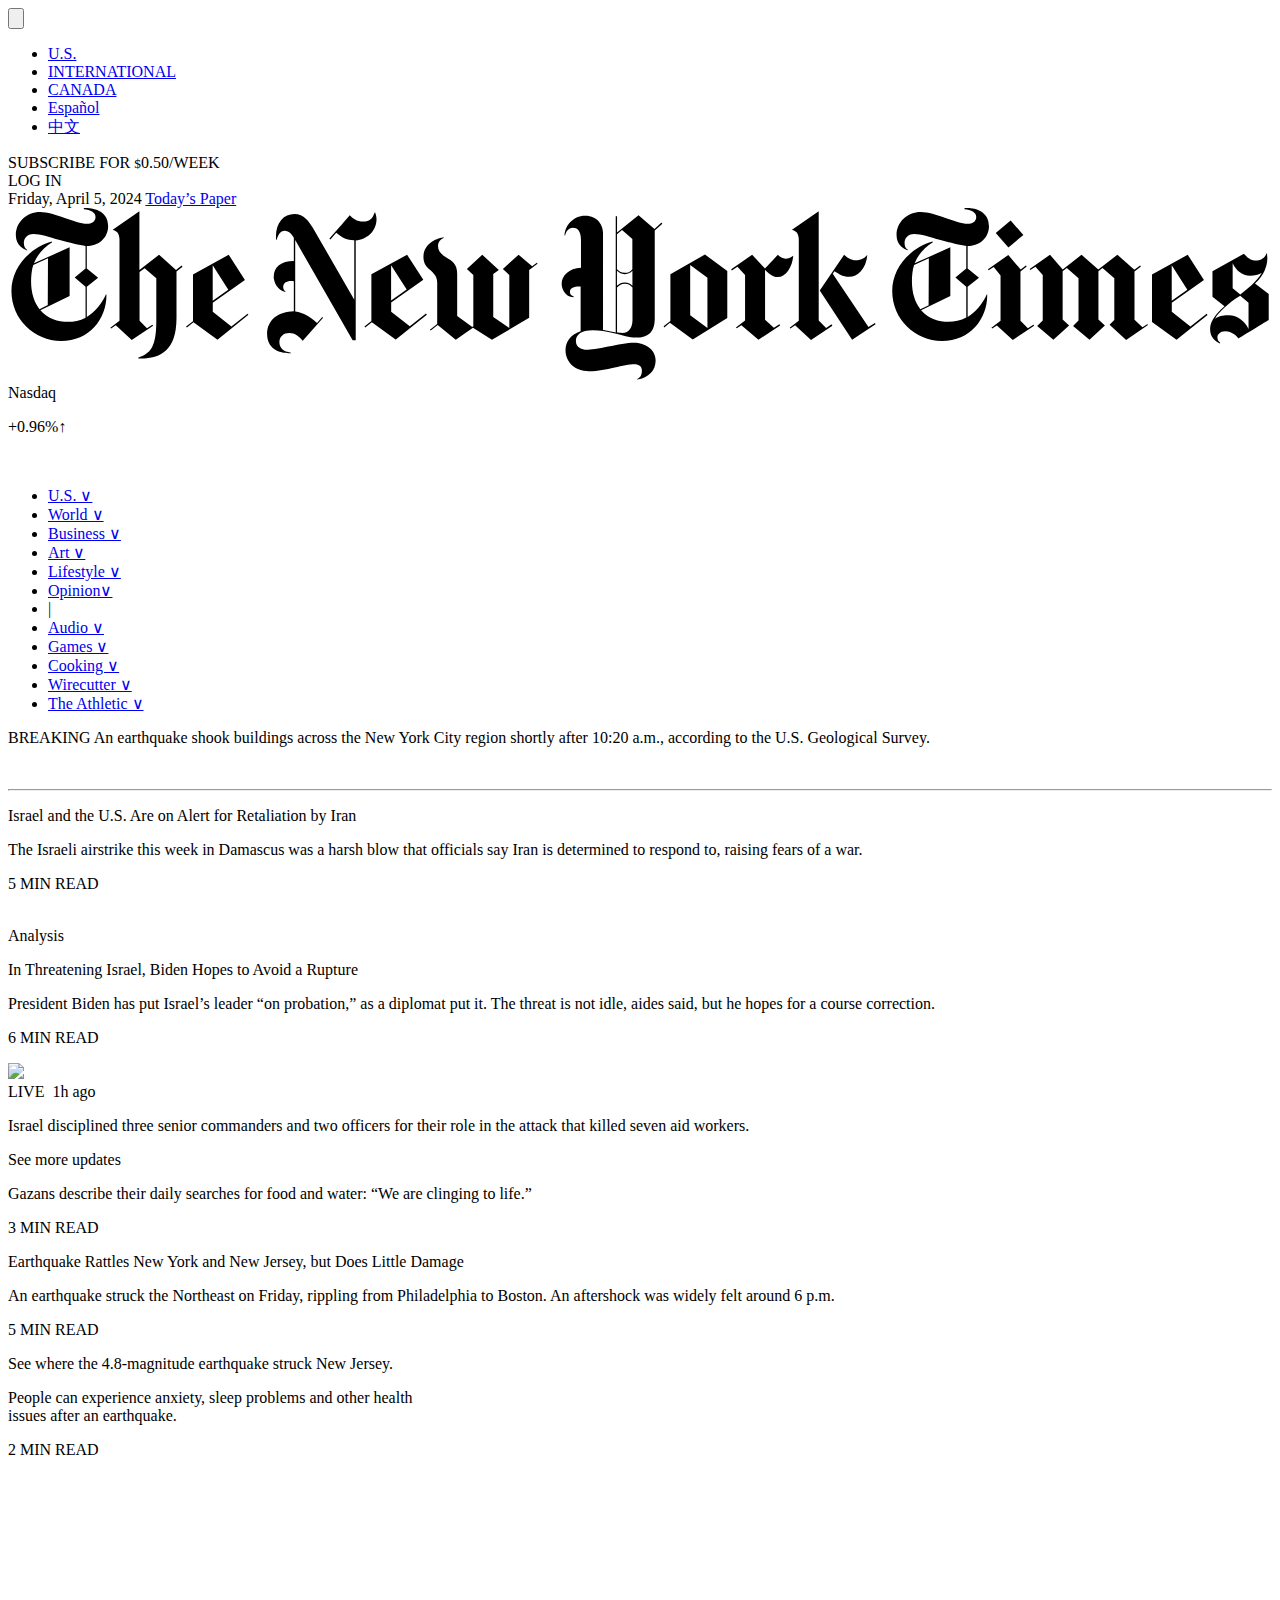
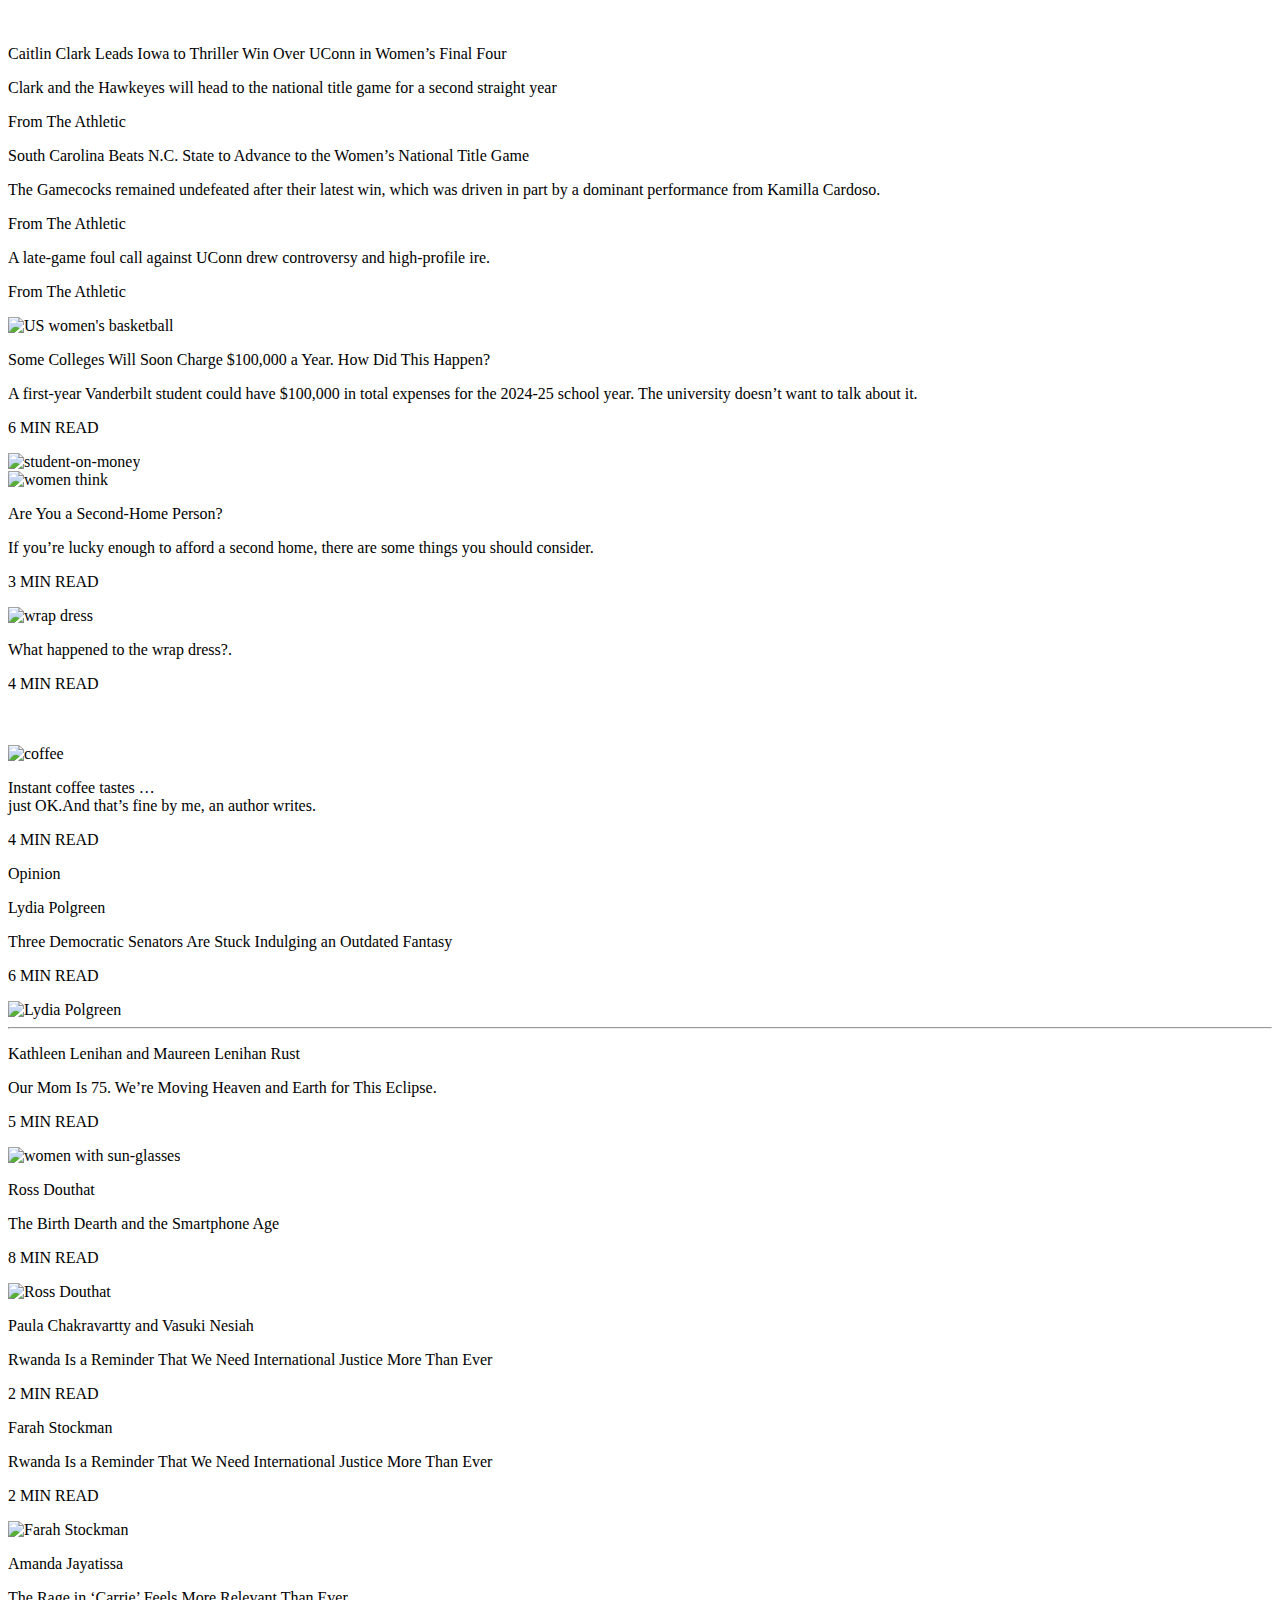
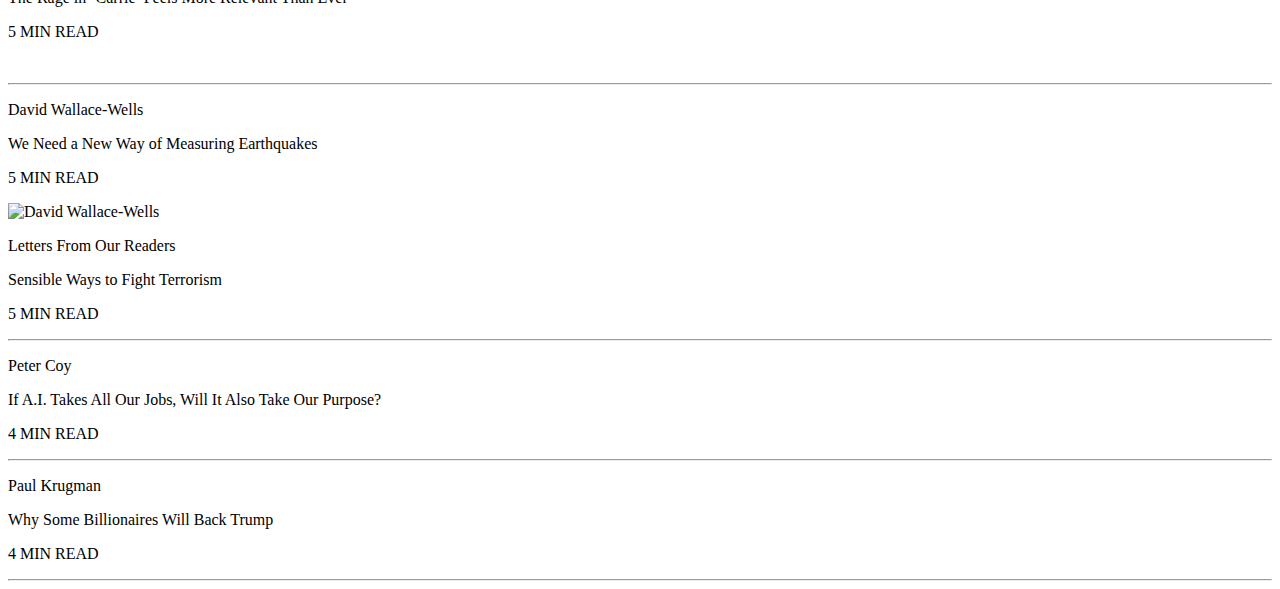
==== commit 937f132e: "finished" ====
--- a/new-york-times/index.html
+++ b/new-york-times/index.html
@@ -95,13 +95,13 @@
   </body>
   <div class="BREAKING-div">
   <p class="BREAKING-P"><span class="BREAKING">BREAKING</span><Span class="italic"> An earthquake shook buildings across the New York City region shortly after 10:20 a.m., according to the U.S. Geological Survey.</Span></p>
-  </div><br>
+  </div><br><hr>
 
 <!--------------------------------Grid---main----Aside------------------------->
 <div class="main-container">
   <div class="grid-container">
     <div class="row">
-        <div class="col1">Column 1
+        <div class="col1">
           <main>
              <div class="main-one">
               <div class="order-up">
@@ -121,7 +121,7 @@
               </section></div>
 
 
-              <img class="main-pic-one" src="/img/main1.webp">
+              <img class="main-pic-one" src="/img/main1.webp" >
             </div>
 
               <div class="order-bottom">
@@ -273,7 +273,7 @@
               <div class="aside-two">
                 <div class="profile-pic-one">
                 <section   >
-                <span class="Opinion">Opinion</span>
+                <span class="Opinion-one">Opinion</span>
                 <p class="all-in-one">Lydia Polgreen</p>
                 <p class="all-in-two">Three Democratic Senators Are Stuck Indulging an Outdated Fantasy</p>
                 <p class="all-in-three">6 MIN READ</p>
@@ -290,7 +290,7 @@
                 </section>
                 <div >
                   <img  class="img-aside-two-first-first" src="/img/aside4.webp" alt="women with sun-glasses">
-                </div><hr>
+                </div>
 
                 <div>
                 <section>
@@ -299,13 +299,13 @@
                 <p class="all-in-three">8 MIN READ</p>
                 </section>
                 <img class="second-profile-pic" alt="Ross Douthat" loading="lazy" src="https://static01.nyt.com/images/2018/04/03/opinion/ross-douthat/ross-douthat-thumbLarge-v2.png?format=pjpg&amp;quality=75&amp;auto=webp&amp;disable=upscale" height="40px" width="40px">
-              </div><hr>
+              </div>
 
                 <section>
                 <p class="all-in-one">Paula Chakravartty and Vasuki Nesiah</p>
                 <p class="all-in-two">Rwanda Is a Reminder That We Need International Justice More Than Ever</p>
                 <p class="all-in-three">2 MIN READ</p>
-                </section><hr>
+                </section>
 
                 <div>
                 <section>
@@ -315,7 +315,7 @@
                 </section>
                 
                   <img class="third-profile-pic" alt="Farah Stockman" loading="lazy" src="https://static01.nyt.com/images/2020/08/27/opinion/stockman-author/stockman-author-thumbLarge-v3.png?format=pjpg&amp;quality=75&amp;auto=webp&amp;disable=upscale" height="40px" width="40px">
-                </div><hr>
+                </div>
 
 
 
@@ -336,7 +336,7 @@
                 <p class="all-in-three">5 MIN READ</p>
                 </section>
                 <img class="four-profile-pic" alt="David Wallace-Wells" loading="lazy" src="https://static01.nyt.com/images/2022/05/16/reader-center/author-david-wallace-wells/author-david-wallace-wells-thumbLarge.png?format=pjpg&amp;quality=75&amp;auto=webp&amp;disable=upscale" height="40px" width="40px">
-                </div><hr>
+                </div>
 
                  <section>
                 <p class="all-in-one" >Letters From Our Readers</p>
@@ -345,16 +345,16 @@
                 </section><hr>
 
                 <div class="last-flex">
-                  <section>
-                    <p>Peter Coy</p>
-                    <p>If A.I. Takes All Our Jobs, Will It Also Take Our Purpose?</p>
-                    <p>4 MIN READ</p>
+                  <section class="the-end">
+                    <p class="all-in-one-last">Peter Coy</p>
+                    <p class="all-in-two-last">If A.I. Takes All Our Jobs, Will It Also Take Our Purpose?</p>
+                    <p class="all-in-three-last">4 MIN READ</p>
                   </section><hr>
 
-                  <section>
-               <p>Paul Krugman</p>
-               <p>Why Some Billionaires Will Back Trump</p>
-               <p>4 MIN READ</p>
+                  <section >
+               <p class="all-in-one-last">Paul Krugman</p>
+               <p class="all-in-two-last">Why Some Billionaires Will Back Trump</p>
+               <p class="all-in-three-last">4 MIN READ</p>
                </section>
                 </div><hr>
 
